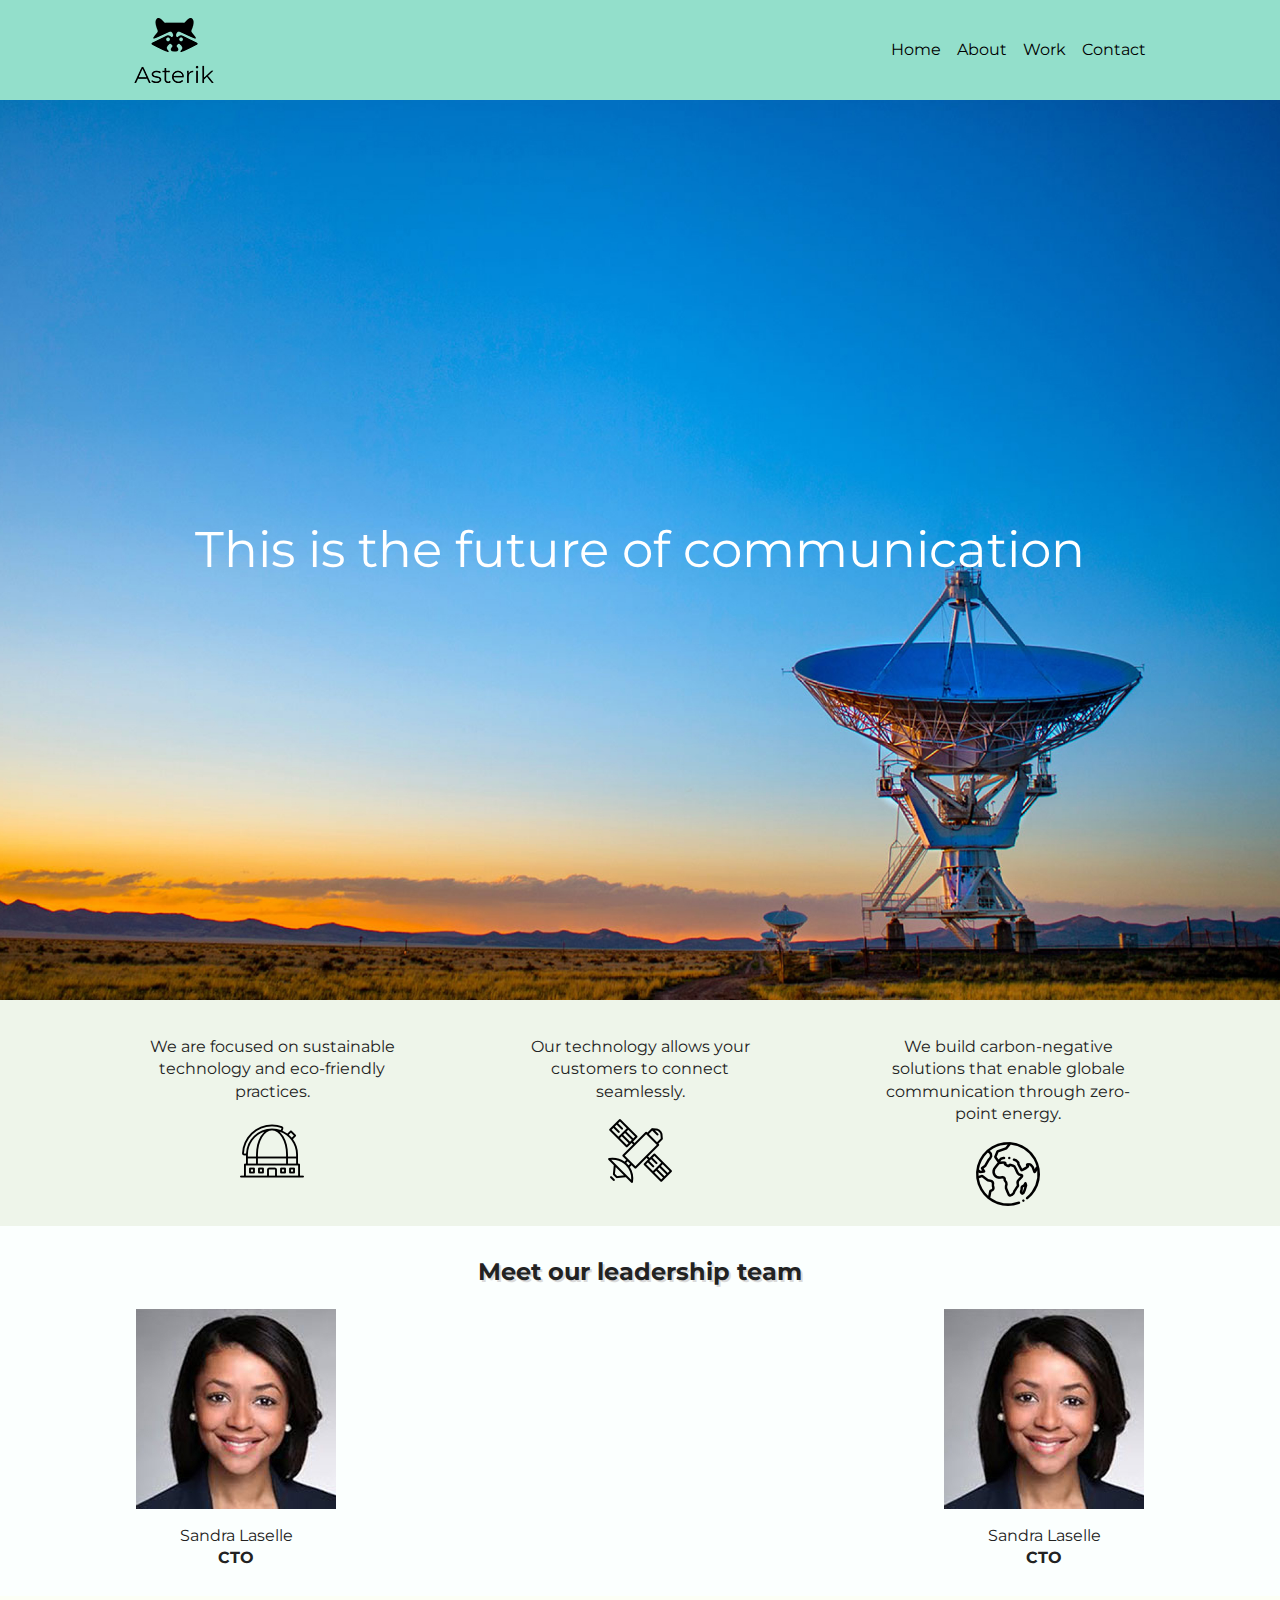
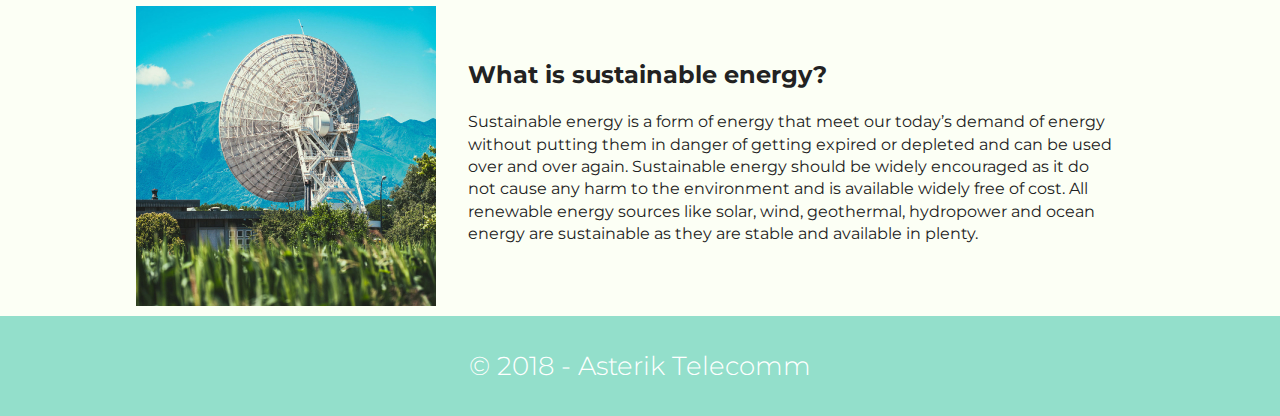
==== Class_Sandbox-master/index.html @ 83132428 "Add files via upload" ====
<!doctype html>
<html class="no-js" lang="">

<head>
  <meta charset="utf-8">
  <title></title>
  <meta name="description" content="">
  <meta name="viewport" content="width=device-width, initial-scale=1">

  <link rel="manifest" href="site.webmanifest">
  <link rel="apple-touch-icon" href="icon.png">
  <!-- Place favicon.ico in the root directory -->

  <link rel="stylesheet" href="css/normalize.css">
  <link rel="stylesheet" href="css/main.css">
  <link rel="stylesheet" href="https://cdnjs.cloudflare.com/ajax/libs/font-awesome/4.7.0/css/font-awesome.min.css">
  <link href="https://fonts.googleapis.com/css?family=Montserrat:400,700&display=swap" rel="stylesheet">


</head>

<body>

<header>
  <div class="navbar">

    <div class="home_logo">
      <a href="index.html">
        <img src="img/Logo.png">
      </a>
    </div>

    <nav>
      <a href="index.html">Home</a>
      <a href="about.html">About</a>
      <a href="work.html">Work</a>
      <a href="contact.html">Contact</a>
    </nav>

    <div class="mobile_nav_icon">
      <i class="fa fa-bars"></i>
    </div>

  </div>
</header>

<section class="Hero">

  <div class="hero_cta">
    <h1>This is the future of communication</h1>
  </div>

</section>

<section class="CTA_Section">
  <div class="sectionbox">

    <div id="CTA1">
      <p>We are focused on sustainable technology and eco-friendly practices.</p>
      <img src="img/observatory.svg">
    </div>

    <div id="CTA2">
      <p>Our technology allows your customers to connect seamlessly.</p>
      <img src="img/satellite.svg">
    </div>

    <div id="CTA3">
      <p>We build carbon-negative solutions that enable globale communication through zero-point energy.</p>
      <img src="img/planet-earth.svg">
    </div>


  </div>
</section>

<section class="Leadership_Section">

  <div class="sectionbox_leadership">
    <h2>Meet our leadership team</h2>
  </div>

<div class="sectionbox">

  <div class="asterik_img">
    <img src="img/Gal_headshot.jpg">
     <p>Sandra Laselle <br/><span
      class="title">CTO</span></p>
  </div>

  <div class="asterik_img">
    <img src="img/Gal_headshot.jpg">
     <p>Sandra Laselle <br/><span
      class="title">CTO</span></p>
  </div>

</div>


</section>

<section class="Info_Section">
  <div class="sectionbox">

  <div class="asterik_img">
   <img src="img/GreenRadioTelescope.jpg">
   </div>

   <div class="buffer">
     <h2>What is sustainable energy?</h2>
     <p>Sustainable energy is a form of energy that meet our today’s demand of energy without putting them in danger of getting expired or depleted and can be used over and over again. Sustainable energy should be widely encouraged as it do not cause any harm to the environment and is available widely free of cost. All renewable energy sources like solar, wind, geothermal, hydropower and ocean energy are sustainable as they are stable and available in plenty.</p>
 </div>

</div>

</section>



<footer>
  <p>© 2018 - Asterik Telecomm</p>
</footer>








<!-- Place your scripts here -->
  <script src="js/vendor/modernizr-3.7.1.min.js"></script>
  <script src="https://code.jquery.com/jquery-3.4.1.min.js" integrity="sha256-CSXorXvZcTkaix6Yvo6HppcZGetbYMGWSFlBw8HfCJo=" crossorigin="anonymous"></script>
  <script>window.jQuery || document.write('<script src="js/vendor/jquery-3.4.1.min.js"><\/script>')</script>
  <script src="js/plugins.js"></script>
  <script src="js/main.js"></script>
<!-- End Scripts -->

</body>

</html>
---- Class_Sandbox-master/css/main.css ----
/*! HTML5 Boilerplate v7.2.0 | MIT License | https://html5boilerplate.com/ */

/* main.css 2.0.0 | MIT License | https://github.com/h5bp/main.css#readme */
/*
 * What follows is the result of much research on cross-browser styling.
 * Credit left inline and big thanks to Nicolas Gallagher, Jonathan Neal,
 * Kroc Camen, and the H5BP dev community and team.
 */

/* ==========================================================================
   Base styles: opinionated defaults
   ========================================================================== */

html {
  color: #222;
  font-size: 1em;
  line-height: 1.4;
  font-family: "Montserrat", sans-serif;
}

/*
 * Remove text-shadow in selection highlight:
 * https://twitter.com/miketaylr/status/12228805301
 *
 * Vendor-prefixed and regular ::selection selectors cannot be combined:
 * https://stackoverflow.com/a/16982510/7133471
 *
 * Customize the background color to match your design.
 */

::-moz-selection {
  background: #b3d4fc;
  text-shadow: none;
}

::selection {
  background: #b3d4fc;
  text-shadow: none;
}

/*
 * A better looking default horizontal rule
 */

hr {
  display: block;
  height: 1px;
  border: 0;
  border-top: 1px solid #ccc;
  margin: 1em 0;
  padding: 0;
}

/*
 * Remove the gap between audio, canvas, iframes,
 * images, videos and the bottom of their containers:
 * https://github.com/h5bp/html5-boilerplate/issues/440
 */

audio,
canvas,
iframe,
img,
svg,
video {
  vertical-align: middle;
}

/*
 * Remove default fieldset styles.
 */

fieldset {
  border: 0;
  margin: 0;
  padding: 0;
}

/*
 * Allow only vertical resizing of textareas.
 */

textarea {
  resize: vertical;
}

/* ==========================================================================
   Browser Upgrade Prompt
   ========================================================================== */

.browserupgrade {
  margin: 0.2em 0;
  background: #ccc;
  color: #000;
  padding: 0.2em 0;
}

/* ==========================================================================
   Author's custom styles
   ========================================================================== */

/* Begin Header Styles */

header{
  background-color: #93DFCB;
  min-height: 100px;
  display: flex;
  align-items: center;
  margin: 0 auto;
}

.navbar{
  width: 80%;
  display: flex;
  justify-content: space-between;
  align-items: center;
  margin: 0 auto;
}

.navbar a{
  color: #000;
  font-family: 'Montserrat', sans-serif;
  margin: 6px;
  text-decoration: none;
}

.navbar a:hover{
  color: #fff;
}

.mobile_nav_icon{
  display: none;
}

/* End Header Styles */



/* Begin Hero Section */

.Hero{
  height: 100vh;
  display: flex;
  justify-content: center;
  align-items: center;
  margin: 0 auto;
  background-image: url('../img/MyBackgroundImage.jpg');
  background-position: center;
  background-repeat: no-repeat;
  background-size: cover;
  overflow: none;
}

.hero_cta{
  text-align: center;
}

.hero_cta h1{
  font-size: 50px;
  color: #fff;
  font-weight: 400;
}

/* End Hero Section */


/* Begin CTA Section */

.CTA_Section{
  background-color: #EEF5EA;
  padding: 10px;
}

.sectionbox{
  width: 80%;
  display: flex;
  justify-content: space-between;
  align-items: flex-start;
  margin: 0 auto;
}

#CTA1,
#CTA2,
#CTA3{
  width: 25%;
  display: flex;
  flex-direction: column;
  justify-content: center;
  align-items: center;
  text-align: center;
  margin: 10px;
}

/* End CTA Section */



/* Begin Leadership Section */

.Leadership_Section{
  background-color: #FBFFFE;
  padding: 10px;
  display: flex;
  justify-content: center;
  align-items: center;
  flex-direction: column;
}

.sectionbox_leadership h2{
  text-shadow: 2px 2px #dadada;
}

.asterik_img{
  display: flex;
  justify-content: center;
  align-items: center;
  flex-direction: column;
  text-align: center;
}

.title{
  font-weight: 700;
  text-decoration
}
/* End Leadership Section */


/* Begin Info Section */

.Info_Section{
  background-color: #FCFFF5;
  padding: 10px;
}

.buffer{
  margin: 2rem;
}
/* End Info Section */


/* Begin Footer */

footer{
  background-color: #93DFCB;
  min-height: 100px;
  display: flex;
  justify-content: center;
  align-items: center;
  margin: 0 auto;
}

footer p{
  color: #fff;
  font-size: 26px;
  font-weight: 300;
}

/* End Footer */











/* On screens that are 768px or less, use these styles */
@media screen and (max-width: 768px) {

 .sectionbox{
   width: 90%;
   flex-direction: column;
   justify-content: center;
   align-items: center;
 }

 .buffer p{
   text-align: center;
 }

 .buffer h2{
   text-align: center;
 }

 .mobile_nav_icon{
   display: block;
   font-size: 350px;
 }

 nav{
   display: none;
 }

}




/* On screens that are 350px or less, set the background color to blue */
@media screen and (max-width: 350px) {

}





/* ==========================================================================
   Helper classes
   ========================================================================== */

/*
 * Hide visually and from screen readers
 */

.hidden {
  display: none !important;
}

/*
* Hide only visually, but have it available for screen readers:
* https://snook.ca/archives/html_and_css/hiding-content-for-accessibility
*
* 1. For long content, line feeds are not interpreted as spaces and small width
*    causes content to wrap 1 word per line:
*    https://medium.com/@jessebeach/beware-smushed-off-screen-accessible-text-5952a4c2cbfe
*/

.sr-only {
  border: 0;
  clip: rect(0, 0, 0, 0);
  height: 1px;
  margin: -1px;
  overflow: hidden;
  padding: 0;
  position: absolute;
  white-space: nowrap;
  width: 1px;
  /* 1 */
}

/*
* Extends the .sr-only class to allow the element
* to be focusable when navigated to via the keyboard:
* https://www.drupal.org/node/897638
*/

.sr-only.focusable:active,
.sr-only.focusable:focus {
  clip: auto;
  height: auto;
  margin: 0;
  overflow: visible;
  position: static;
  white-space: inherit;
  width: auto;
}

/*
* Hide visually and from screen readers, but maintain layout
*/

.invisible {
  visibility: hidden;
}

/*
* Clearfix: contain floats
*
* For modern browsers
* 1. The space content is one way to avoid an Opera bug when the
*    `contenteditable` attribute is included anywhere else in the document.
*    Otherwise it causes space to appear at the top and bottom of elements
*    that receive the `clearfix` class.
* 2. The use of `table` rather than `block` is only necessary if using
*    `:before` to contain the top-margins of child elements.
*/

.clearfix:before,
.clearfix:after {
  content: " ";
  /* 1 */
  display: table;
  /* 2 */
}

.clearfix:after {
  clear: both;
}

/* ==========================================================================
   EXAMPLE Media Queries for Responsive Design.
   These examples override the primary ('mobile first') styles.
   Modify as content requires.
   ========================================================================== */

@media only screen and (min-width: 35em) {
  /* Style adjustments for viewports that meet the condition */
}

@media print,
  (-webkit-min-device-pixel-ratio: 1.25),
  (min-resolution: 1.25dppx),
  (min-resolution: 120dpi) {
  /* Style adjustments for high resolution devices */
}

/* ==========================================================================
   Print styles.
   Inlined to avoid the additional HTTP request:
   https://www.phpied.com/delay-loading-your-print-css/
   ========================================================================== */

@media print {
  *,
  *:before,
  *:after {
    background: transparent !important;
    color: #000 !important;
    /* Black prints faster */
    -webkit-box-shadow: none !important;
    box-shadow: none !important;
    text-shadow: none !important;
  }
  a,
  a:visited {
    text-decoration: underline;
  }
  a[href]:after {
    content: " (" attr(href) ")";
  }
  abbr[title]:after {
    content: " (" attr(title) ")";
  }
  /*
     * Don't show links that are fragment identifiers,
     * or use the `javascript:` pseudo protocol
     */
  a[href^="#"]:after,
  a[href^="javascript:"]:after {
    content: "";
  }
  pre {
    white-space: pre-wrap !important;
  }
  pre,
  blockquote {
    border: 1px solid #999;
    page-break-inside: avoid;
  }
  /*
     * Printing Tables:
     * https://web.archive.org/web/20180815150934/http://css-discuss.incutio.com/wiki/Printing_Tables
     */
  thead {
    display: table-header-group;
  }
  tr,
  img {
    page-break-inside: avoid;
  }
  p,
  h2,
  h3 {
    orphans: 3;
    widows: 3;
  }
  h2,
  h3 {
    page-break-after: avoid;
  }
}
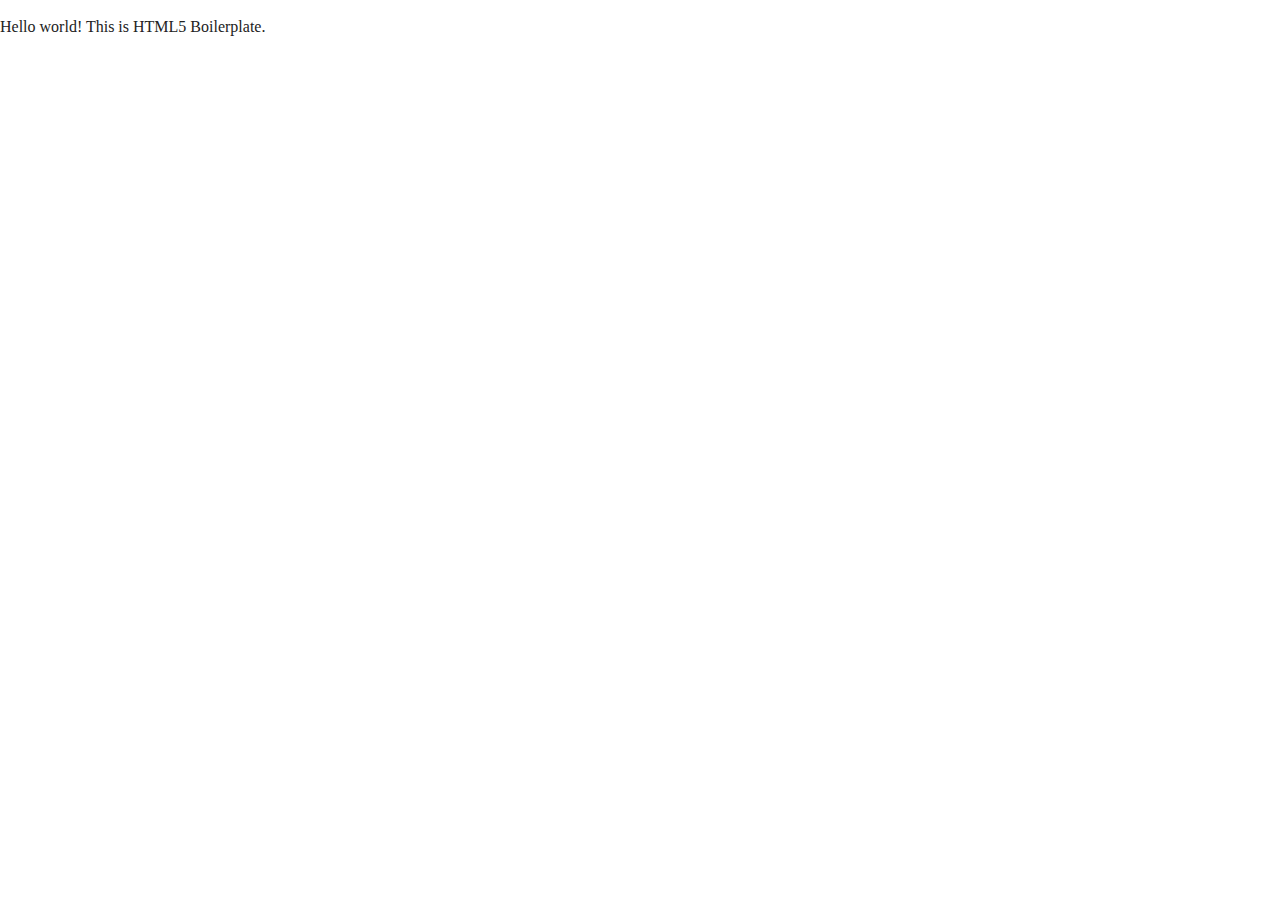
==== commit 9d89f697: "uploaded new files" ====
--- a/Class_Sandbox-master/index.html
+++ b/Class_Sandbox-master/index.html
@@ -13,129 +13,29 @@
 
   <link rel="stylesheet" href="css/normalize.css">
   <link rel="stylesheet" href="css/main.css">
-  <link rel="stylesheet" href="https://cdnjs.cloudflare.com/ajax/libs/font-awesome/4.7.0/css/font-awesome.min.css">
-  <link href="https://fonts.googleapis.com/css?family=Montserrat:400,700&display=swap" rel="stylesheet">
 
-
+  <meta name="theme-color" content="#fafafa">
 </head>
 
 <body>
+  <!--[if IE]>
+    <p class="browserupgrade">You are using an <strong>outdated</strong> browser. Please <a href="https://browsehappy.com/">upgrade your browser</a> to improve your experience and security.</p>
+  <![endif]-->
 
-<header>
-  <div class="navbar">
-
-    <div class="home_logo">
-      <a href="index.html">
-        <img src="img/Logo.png">
-      </a>
-    </div>
-
-    <nav>
-      <a href="index.html">Home</a>
-      <a href="about.html">About</a>
-      <a href="work.html">Work</a>
-      <a href="contact.html">Contact</a>
-    </nav>
-
-    <div class="mobile_nav_icon">
-      <i class="fa fa-bars"></i>
-    </div>
-
-  </div>
-</header>
-
-<section class="Hero">
-
-  <div class="hero_cta">
-    <h1>This is the future of communication</h1>
-  </div>
-
-</section>
-
-<section class="CTA_Section">
-  <div class="sectionbox">
-
-    <div id="CTA1">
-      <p>We are focused on sustainable technology and eco-friendly practices.</p>
-      <img src="img/observatory.svg">
-    </div>
-
-    <div id="CTA2">
-      <p>Our technology allows your customers to connect seamlessly.</p>
-      <img src="img/satellite.svg">
-    </div>
-
-    <div id="CTA3">
-      <p>We build carbon-negative solutions that enable globale communication through zero-point energy.</p>
-      <img src="img/planet-earth.svg">
-    </div>
-
-
-  </div>
-</section>
-
-<section class="Leadership_Section">
-
-  <div class="sectionbox_leadership">
-    <h2>Meet our leadership team</h2>
-  </div>
-
-<div class="sectionbox">
-
-  <div class="asterik_img">
-    <img src="img/Gal_headshot.jpg">
-     <p>Sandra Laselle <br/><span
-      class="title">CTO</span></p>
-  </div>
-
-  <div class="asterik_img">
-    <img src="img/Gal_headshot.jpg">
-     <p>Sandra Laselle <br/><span
-      class="title">CTO</span></p>
-  </div>
-
-</div>
-
-
-</section>
-
-<section class="Info_Section">
-  <div class="sectionbox">
-
-  <div class="asterik_img">
-   <img src="img/GreenRadioTelescope.jpg">
-   </div>
-
-   <div class="buffer">
-     <h2>What is sustainable energy?</h2>
-     <p>Sustainable energy is a form of energy that meet our today’s demand of energy without putting them in danger of getting expired or depleted and can be used over and over again. Sustainable energy should be widely encouraged as it do not cause any harm to the environment and is available widely free of cost. All renewable energy sources like solar, wind, geothermal, hydropower and ocean energy are sustainable as they are stable and available in plenty.</p>
- </div>
-
-</div>
-
-</section>
-
-
-
-<footer>
-  <p>© 2018 - Asterik Telecomm</p>
-</footer>
-
-
-
-
-
-
-
-
-<!-- Place your scripts here -->
+  <!-- Add your site or application content here -->
+  <p>Hello world! This is HTML5 Boilerplate.</p>
   <script src="js/vendor/modernizr-3.7.1.min.js"></script>
   <script src="https://code.jquery.com/jquery-3.4.1.min.js" integrity="sha256-CSXorXvZcTkaix6Yvo6HppcZGetbYMGWSFlBw8HfCJo=" crossorigin="anonymous"></script>
   <script>window.jQuery || document.write('<script src="js/vendor/jquery-3.4.1.min.js"><\/script>')</script>
   <script src="js/plugins.js"></script>
   <script src="js/main.js"></script>
-<!-- End Scripts -->
 
+  <!-- Google Analytics: change UA-XXXXX-Y to be your site's ID. -->
+  <script>
+    window.ga = function () { ga.q.push(arguments) }; ga.q = []; ga.l = +new Date;
+    ga('create', 'UA-XXXXX-Y', 'auto'); ga('set','transport','beacon'); ga('send', 'pageview')
+  </script>
+  <script src="https://www.google-analytics.com/analytics.js" async></script>
 </body>
 
 </html>
--- a/Class_Sandbox-master/css/main.css
+++ b/Class_Sandbox-master/css/main.css
@@ -15,7 +15,6 @@
   color: #222;
   font-size: 1em;
   line-height: 1.4;
-  font-family: "Montserrat", sans-serif;
 }
 
 /*
@@ -98,215 +97,6 @@
 /* ==========================================================================
    Author's custom styles
    ========================================================================== */
-
-/* Begin Header Styles */
-
-header{
-  background-color: #93DFCB;
-  min-height: 100px;
-  display: flex;
-  align-items: center;
-  margin: 0 auto;
-}
-
-.navbar{
-  width: 80%;
-  display: flex;
-  justify-content: space-between;
-  align-items: center;
-  margin: 0 auto;
-}
-
-.navbar a{
-  color: #000;
-  font-family: 'Montserrat', sans-serif;
-  margin: 6px;
-  text-decoration: none;
-}
-
-.navbar a:hover{
-  color: #fff;
-}
-
-.mobile_nav_icon{
-  display: none;
-}
-
-/* End Header Styles */
-
-
-
-/* Begin Hero Section */
-
-.Hero{
-  height: 100vh;
-  display: flex;
-  justify-content: center;
-  align-items: center;
-  margin: 0 auto;
-  background-image: url('../img/MyBackgroundImage.jpg');
-  background-position: center;
-  background-repeat: no-repeat;
-  background-size: cover;
-  overflow: none;
-}
-
-.hero_cta{
-  text-align: center;
-}
-
-.hero_cta h1{
-  font-size: 50px;
-  color: #fff;
-  font-weight: 400;
-}
-
-/* End Hero Section */
-
-
-/* Begin CTA Section */
-
-.CTA_Section{
-  background-color: #EEF5EA;
-  padding: 10px;
-}
-
-.sectionbox{
-  width: 80%;
-  display: flex;
-  justify-content: space-between;
-  align-items: flex-start;
-  margin: 0 auto;
-}
-
-#CTA1,
-#CTA2,
-#CTA3{
-  width: 25%;
-  display: flex;
-  flex-direction: column;
-  justify-content: center;
-  align-items: center;
-  text-align: center;
-  margin: 10px;
-}
-
-/* End CTA Section */
-
-
-
-/* Begin Leadership Section */
-
-.Leadership_Section{
-  background-color: #FBFFFE;
-  padding: 10px;
-  display: flex;
-  justify-content: center;
-  align-items: center;
-  flex-direction: column;
-}
-
-.sectionbox_leadership h2{
-  text-shadow: 2px 2px #dadada;
-}
-
-.asterik_img{
-  display: flex;
-  justify-content: center;
-  align-items: center;
-  flex-direction: column;
-  text-align: center;
-}
-
-.title{
-  font-weight: 700;
-  text-decoration
-}
-/* End Leadership Section */
-
-
-/* Begin Info Section */
-
-.Info_Section{
-  background-color: #FCFFF5;
-  padding: 10px;
-}
-
-.buffer{
-  margin: 2rem;
-}
-/* End Info Section */
-
-
-/* Begin Footer */
-
-footer{
-  background-color: #93DFCB;
-  min-height: 100px;
-  display: flex;
-  justify-content: center;
-  align-items: center;
-  margin: 0 auto;
-}
-
-footer p{
-  color: #fff;
-  font-size: 26px;
-  font-weight: 300;
-}
-
-/* End Footer */
-
-
-
-
-
-
-
-
-
-
-
-/* On screens that are 768px or less, use these styles */
-@media screen and (max-width: 768px) {
-
- .sectionbox{
-   width: 90%;
-   flex-direction: column;
-   justify-content: center;
-   align-items: center;
- }
-
- .buffer p{
-   text-align: center;
- }
-
- .buffer h2{
-   text-align: center;
- }
-
- .mobile_nav_icon{
-   display: block;
-   font-size: 350px;
- }
-
- nav{
-   display: none;
- }
-
-}
-
-
-
-
-/* On screens that are 350px or less, set the background color to blue */
-@media screen and (max-width: 350px) {
-
-}
-
-
-
-
 
 /* ==========================================================================
    Helper classes
@@ -473,3 +263,4 @@
     page-break-after: avoid;
   }
 }
+
